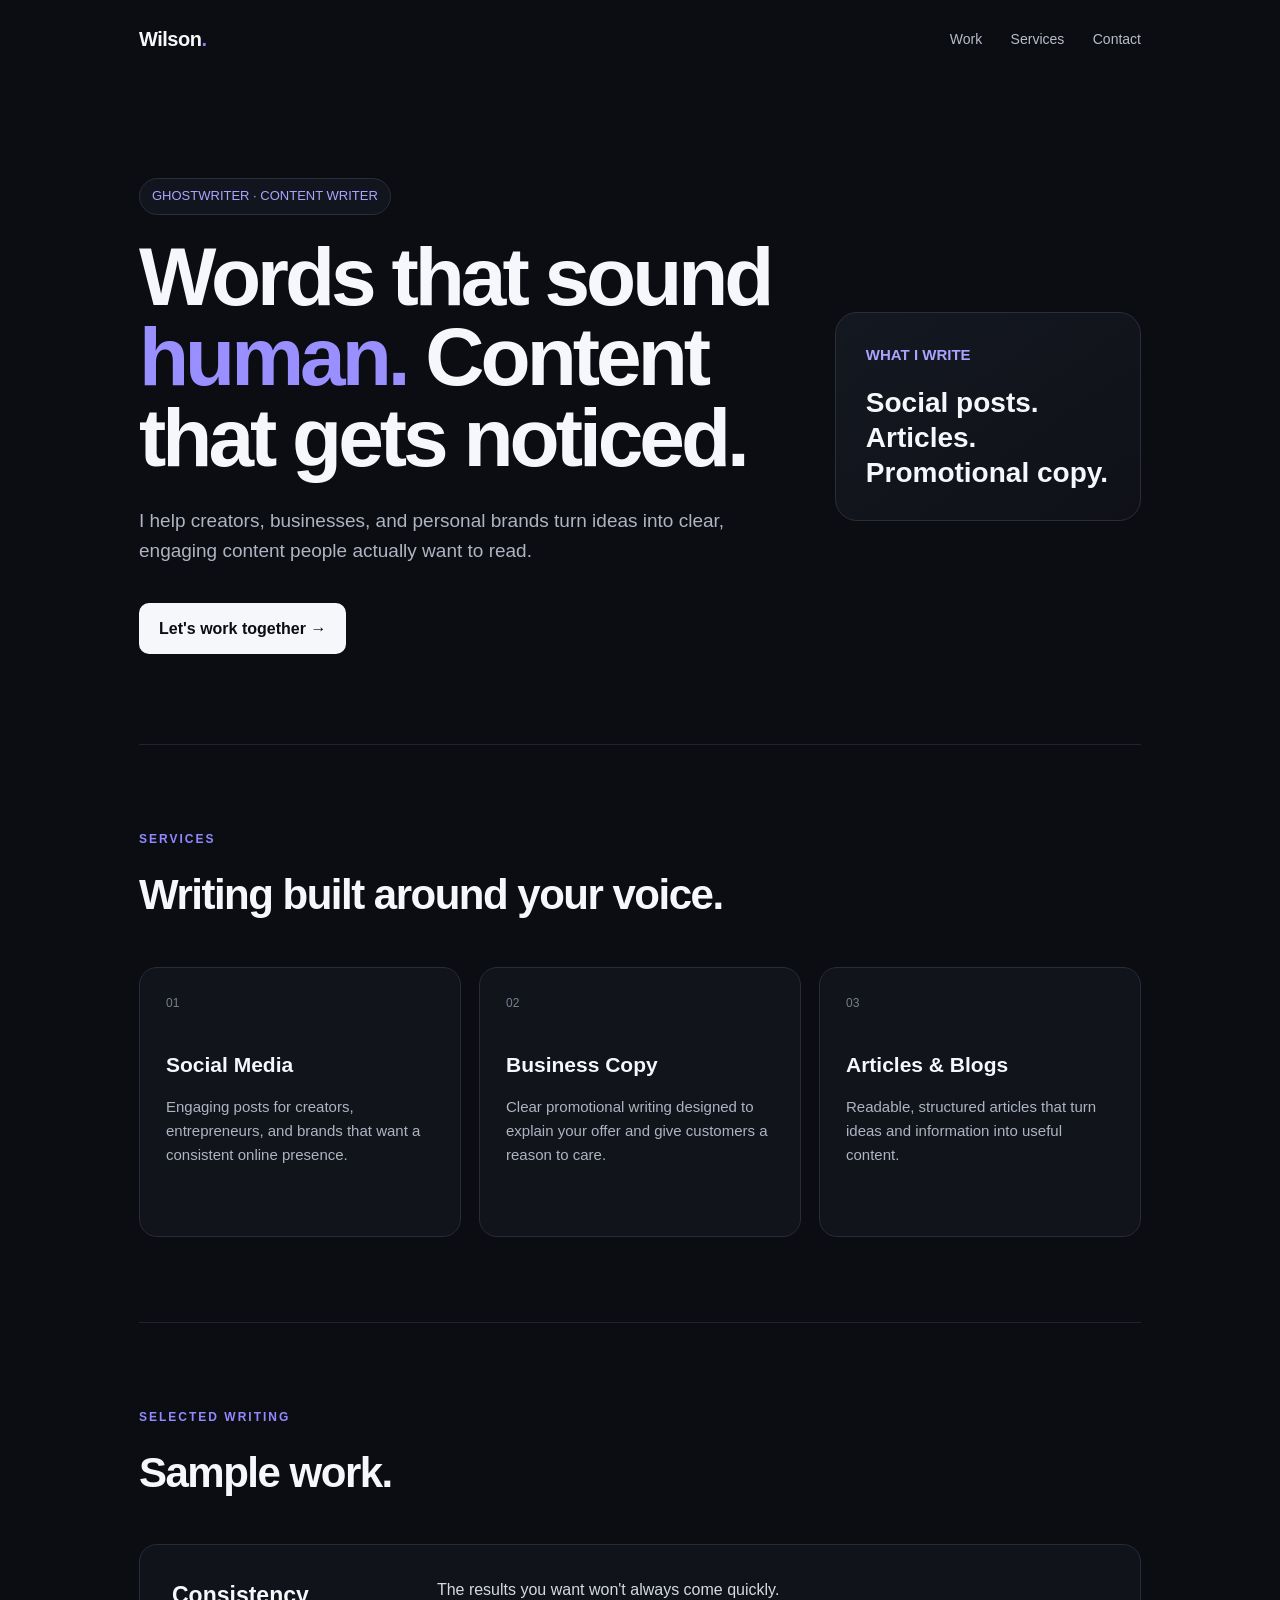
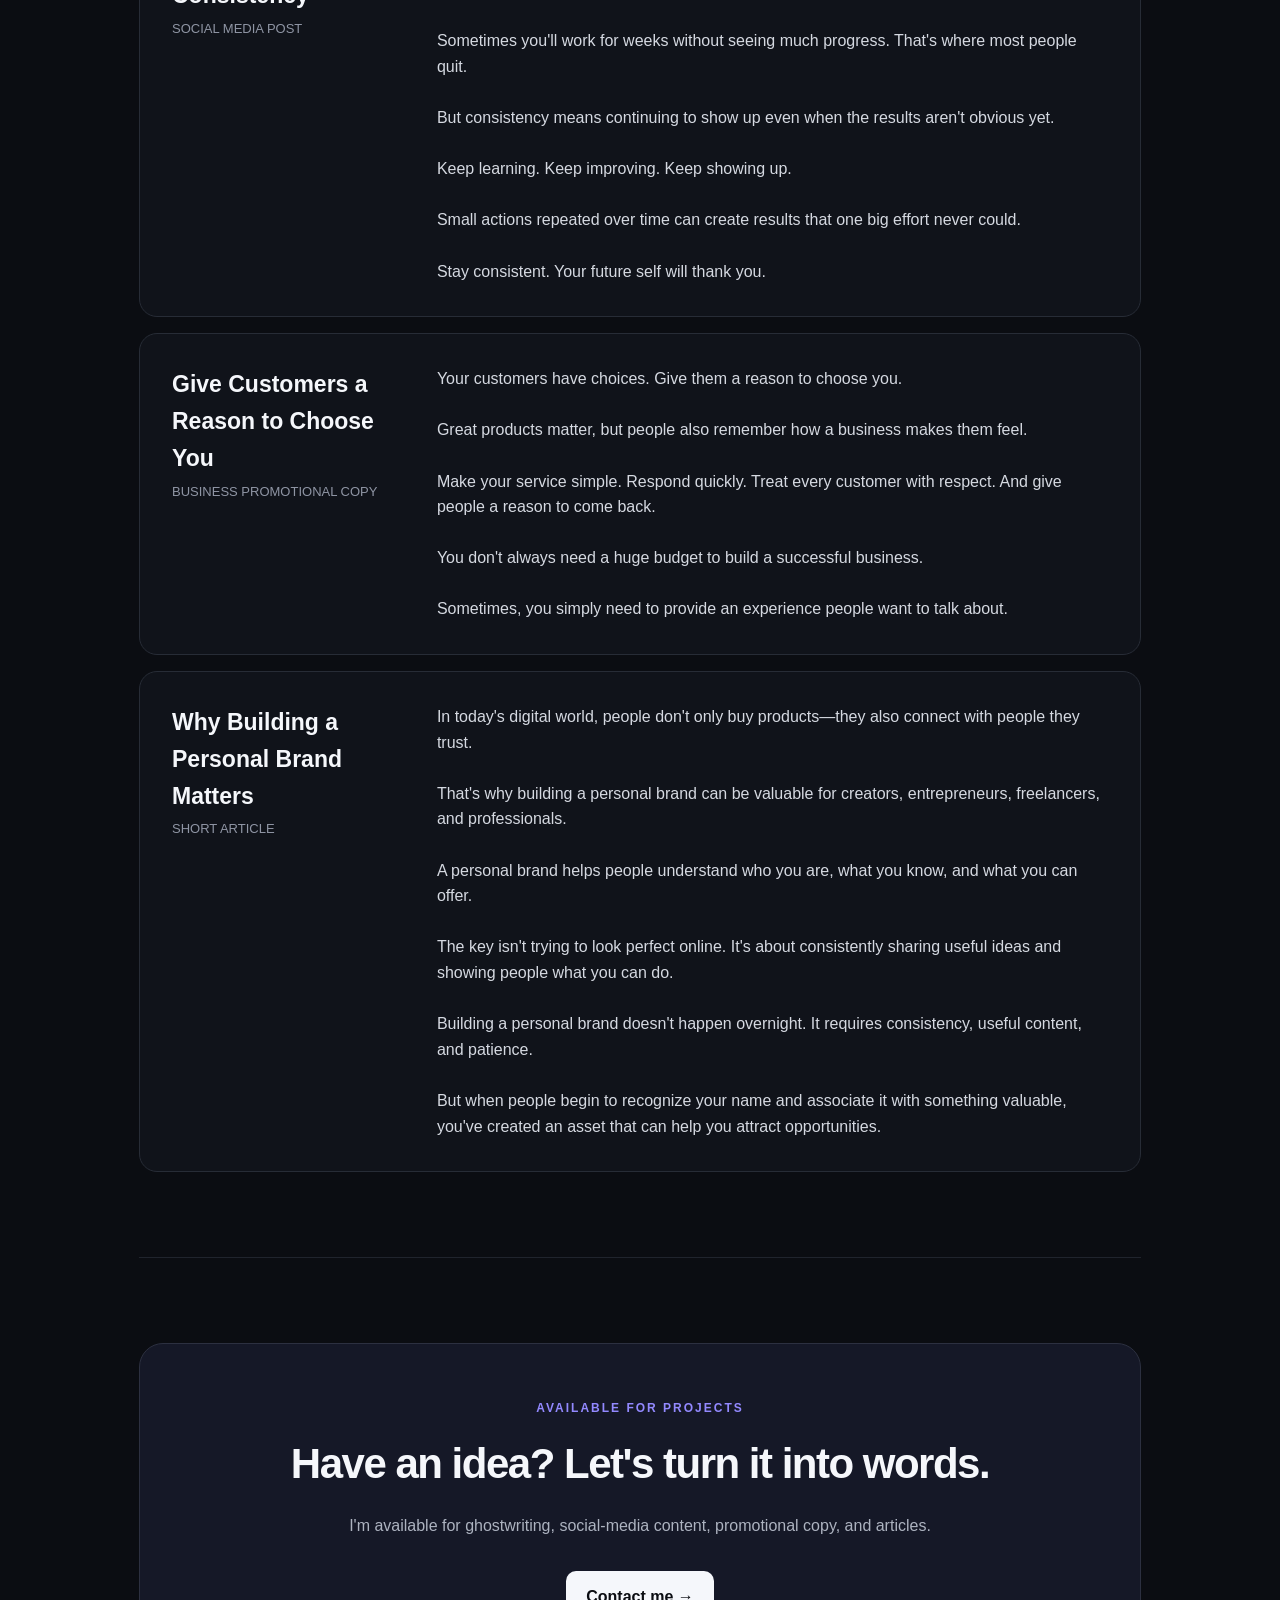
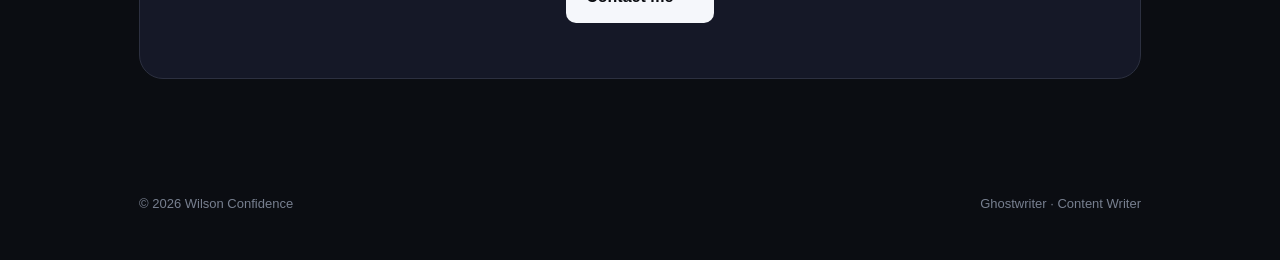
==== index.html @ 344639d1 "Rename wilson_confidence_ghostwriting_portfolio-2.html to index.html" ====
<!DOCTYPE html>
<html lang="en">
<head>
<meta charset="UTF-8">
<meta name="viewport" content="width=device-width, initial-scale=1.0">
<title>Wilson Confidence — Ghostwriter</title>
<meta name="description" content="Wilson Confidence — Ghostwriter and content writer creating social media content, promotional copy, and articles.">
<style>
  *{box-sizing:border-box;margin:0;padding:0}
  body{font-family:Inter,Arial,sans-serif;background:#0b0d12;color:#f5f7fb;line-height:1.6}
  a{text-decoration:none;color:inherit}
  .wrap{max-width:1050px;margin:auto;padding:0 24px}
  nav{height:78px;display:flex;align-items:center;justify-content:space-between}
  .brand{font-weight:800;font-size:20px;letter-spacing:-.5px}
  .brand span{color:#8b7cff}
  nav a{color:#b8bdc9;font-size:14px;margin-left:24px}
  .hero{padding:100px 0 90px;display:grid;grid-template-columns:1.35fr .65fr;gap:60px;align-items:center}
  .tag{display:inline-block;padding:7px 12px;border:1px solid #292e3a;border-radius:999px;color:#aaa4ff;font-size:13px;margin-bottom:22px;background:#12151d}
  h1{font-size:clamp(48px,7vw,82px);line-height:.98;letter-spacing:-4px;max-width:760px}
  h1 span{color:#9a8fff}
  .lead{color:#aeb4c1;font-size:19px;max-width:650px;margin:28px 0}
  .btn{display:inline-block;background:#f5f7fb;color:#0b0d12;padding:13px 20px;border-radius:10px;font-weight:700;margin-top:8px}
  .side{border:1px solid #292e3a;background:linear-gradient(145deg,#141821,#0f1117);padding:30px;border-radius:22px}
  .side h3{font-size:15px;color:#a9a3ff;margin-bottom:18px}
  .side p{font-size:28px;font-weight:750;line-height:1.25}
  section{padding:85px 0;border-top:1px solid #20242d}
  .eyebrow{color:#9389ff;text-transform:uppercase;letter-spacing:2px;font-size:12px;font-weight:800;margin-bottom:12px}
  h2{font-size:42px;letter-spacing:-1.5px;margin-bottom:38px}
  .grid{display:grid;grid-template-columns:repeat(3,1fr);gap:18px}
  .card{background:#11141b;border:1px solid #272c36;border-radius:18px;padding:26px;min-height:270px}
  .num{font-size:12px;color:#777f8f;margin-bottom:35px}
  .card h3{font-size:21px;margin-bottom:14px}
  .card p{color:#aeb4c1;font-size:15px}
  .sample{margin-top:16px;background:#10131a;border:1px solid #272c36;border-radius:18px;padding:32px;display:grid;grid-template-columns:.35fr 1fr;gap:30px}
  .sample h3{font-size:23px}
  .sample .label{color:#8f95a4;font-size:13px;margin-top:5px}
  .copy{color:#d5d9e1;font-size:16px;white-space:pre-line}
  .cta{background:#151827;border:1px solid #2c3040;border-radius:24px;padding:55px;text-align:center}
  .cta h2{margin-bottom:15px}
  .cta p{color:#adb3c0;max-width:600px;margin:0 auto 25px}
  footer{padding:30px 0 45px;color:#777f8f;font-size:13px;display:flex;justify-content:space-between}
  @media(max-width:760px){
    .hero{grid-template-columns:1fr;padding:70px 0}
    .grid{grid-template-columns:1fr}
    .sample{grid-template-columns:1fr}
    h1{letter-spacing:-2.5px}
    h2{font-size:34px}
    nav a{display:none}
    footer{display:block}
  }
</style>
</head>
<body>
<div class="wrap">
<nav>
  <div class="brand">Wilson<span>.</span></div>
  <div>
    <a href="#work">Work</a>
    <a href="#services">Services</a>
    <a href="#contact">Contact</a>
  </div>
</nav>

<header class="hero">
  <div>
    <div class="tag">GHOSTWRITER · CONTENT WRITER</div>
    <h1>Words that sound <span>human.</span> Content that gets noticed.</h1>
    <p class="lead">I help creators, businesses, and personal brands turn ideas into clear, engaging content people actually want to read.</p>
    <a class="btn" href="#contact">Let's work together →</a>
  </div>
  <div class="side">
    <h3>WHAT I WRITE</h3>
    <p>Social posts.<br>Articles.<br>Promotional copy.</p>
  </div>
</header>

<section id="services">
  <div class="eyebrow">Services</div>
  <h2>Writing built around your voice.</h2>
  <div class="grid">
    <div class="card"><div class="num">01</div><h3>Social Media</h3><p>Engaging posts for creators, entrepreneurs, and brands that want a consistent online presence.</p></div>
    <div class="card"><div class="num">02</div><h3>Business Copy</h3><p>Clear promotional writing designed to explain your offer and give customers a reason to care.</p></div>
    <div class="card"><div class="num">03</div><h3>Articles & Blogs</h3><p>Readable, structured articles that turn ideas and information into useful content.</p></div>
  </div>
</section>

<section id="work">
  <div class="eyebrow">Selected Writing</div>
  <h2>Sample work.</h2>

  <div class="sample">
    <div><h3>Consistency</h3><div class="label">SOCIAL MEDIA POST</div></div>
    <div class="copy">The results you want won't always come quickly.

Sometimes you'll work for weeks without seeing much progress. That's where most people quit.

But consistency means continuing to show up even when the results aren't obvious yet.

Keep learning. Keep improving. Keep showing up.

Small actions repeated over time can create results that one big effort never could.

Stay consistent. Your future self will thank you.</div>
  </div>

  <div class="sample">
    <div><h3>Give Customers a Reason to Choose You</h3><div class="label">BUSINESS PROMOTIONAL COPY</div></div>
    <div class="copy">Your customers have choices. Give them a reason to choose you.

Great products matter, but people also remember how a business makes them feel.

Make your service simple. Respond quickly. Treat every customer with respect. And give people a reason to come back.

You don't always need a huge budget to build a successful business.

Sometimes, you simply need to provide an experience people want to talk about.</div>
  </div>

  <div class="sample">
    <div><h3>Why Building a Personal Brand Matters</h3><div class="label">SHORT ARTICLE</div></div>
    <div class="copy">In today's digital world, people don't only buy products—they also connect with people they trust.

That's why building a personal brand can be valuable for creators, entrepreneurs, freelancers, and professionals.

A personal brand helps people understand who you are, what you know, and what you can offer.

The key isn't trying to look perfect online. It's about consistently sharing useful ideas and showing people what you can do.

Building a personal brand doesn't happen overnight. It requires consistency, useful content, and patience.

But when people begin to recognize your name and associate it with something valuable, you've created an asset that can help you attract opportunities.</div>
  </div>
</section>

<section id="contact">
  <div class="cta">
    <div class="eyebrow">Available for projects</div>
    <h2>Have an idea? Let's turn it into words.</h2>
    <p>I'm available for ghostwriting, social-media content, promotional copy, and articles.</p>
    <a class="btn" href="mailto:YOUR-EMAIL@example.com">Contact me →</a>
  </div>
</section>

<footer>
  <div>© 2026 Wilson Confidence</div>
  <div>Ghostwriter · Content Writer</div>
</footer>
</div>
</body>
</html>
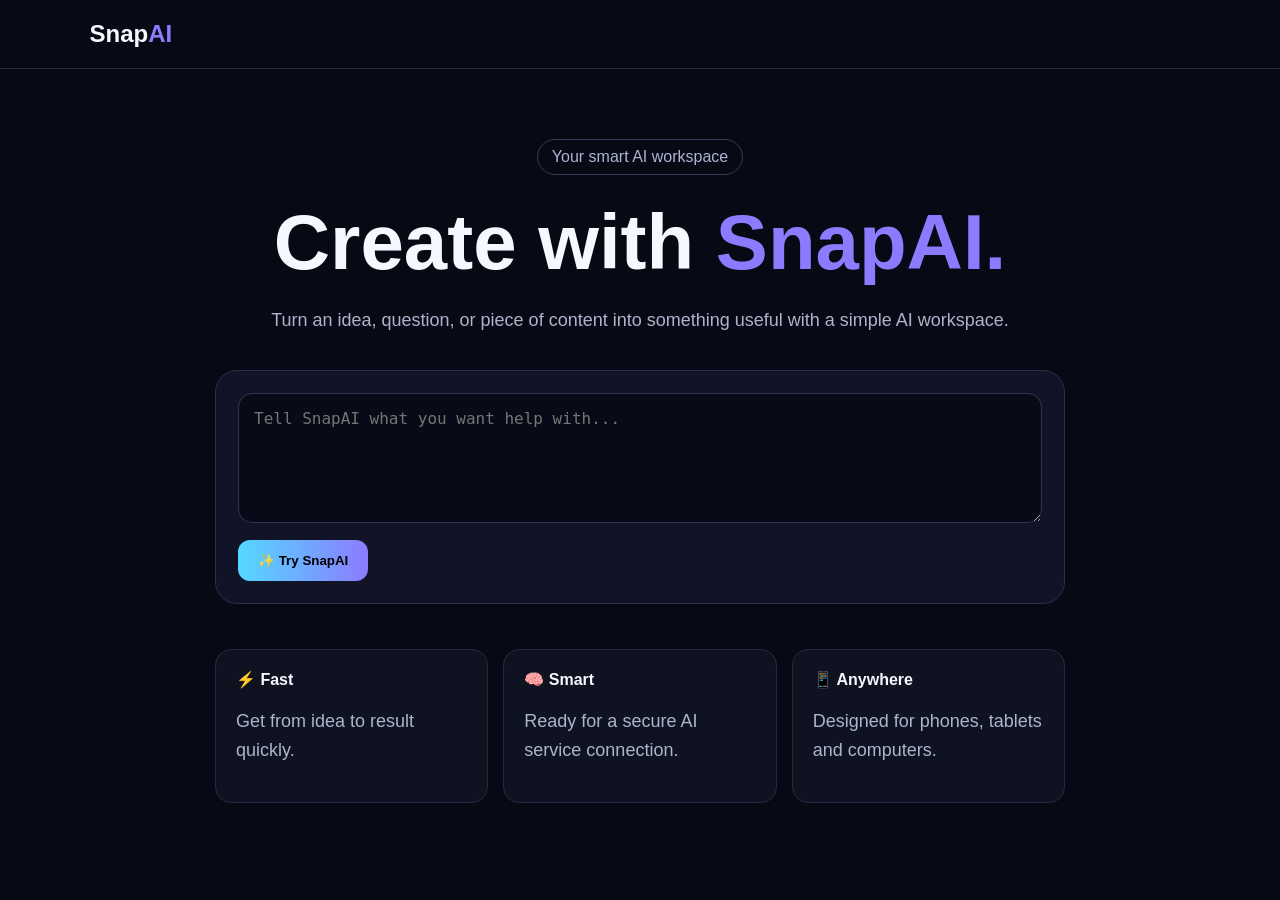
==== commit 4ca83f4a: "Add files via upload" ====
--- a/index.html
+++ b/index.html
@@ -1,150 +1,11 @@
-<!DOCTYPE html>
-<html lang="en">
-<head>
-<meta charset="UTF-8">
-<meta name="viewport" content="width=device-width, initial-scale=1.0">
-<title>Wilson Confidence — Ghostwriter</title>
-<meta name="description" content="Wilson Confidence — Ghostwriter and content writer creating social media content, promotional copy, and articles.">
+<!doctype html>
+<html><head><meta name="viewport" content="width=device-width,initial-scale=1"><title>SnapAI</title>
 <style>
-  *{box-sizing:border-box;margin:0;padding:0}
-  body{font-family:Inter,Arial,sans-serif;background:#0b0d12;color:#f5f7fb;line-height:1.6}
-  a{text-decoration:none;color:inherit}
-  .wrap{max-width:1050px;margin:auto;padding:0 24px}
-  nav{height:78px;display:flex;align-items:center;justify-content:space-between}
-  .brand{font-weight:800;font-size:20px;letter-spacing:-.5px}
-  .brand span{color:#8b7cff}
-  nav a{color:#b8bdc9;font-size:14px;margin-left:24px}
-  .hero{padding:100px 0 90px;display:grid;grid-template-columns:1.35fr .65fr;gap:60px;align-items:center}
-  .tag{display:inline-block;padding:7px 12px;border:1px solid #292e3a;border-radius:999px;color:#aaa4ff;font-size:13px;margin-bottom:22px;background:#12151d}
-  h1{font-size:clamp(48px,7vw,82px);line-height:.98;letter-spacing:-4px;max-width:760px}
-  h1 span{color:#9a8fff}
-  .lead{color:#aeb4c1;font-size:19px;max-width:650px;margin:28px 0}
-  .btn{display:inline-block;background:#f5f7fb;color:#0b0d12;padding:13px 20px;border-radius:10px;font-weight:700;margin-top:8px}
-  .side{border:1px solid #292e3a;background:linear-gradient(145deg,#141821,#0f1117);padding:30px;border-radius:22px}
-  .side h3{font-size:15px;color:#a9a3ff;margin-bottom:18px}
-  .side p{font-size:28px;font-weight:750;line-height:1.25}
-  section{padding:85px 0;border-top:1px solid #20242d}
-  .eyebrow{color:#9389ff;text-transform:uppercase;letter-spacing:2px;font-size:12px;font-weight:800;margin-bottom:12px}
-  h2{font-size:42px;letter-spacing:-1.5px;margin-bottom:38px}
-  .grid{display:grid;grid-template-columns:repeat(3,1fr);gap:18px}
-  .card{background:#11141b;border:1px solid #272c36;border-radius:18px;padding:26px;min-height:270px}
-  .num{font-size:12px;color:#777f8f;margin-bottom:35px}
-  .card h3{font-size:21px;margin-bottom:14px}
-  .card p{color:#aeb4c1;font-size:15px}
-  .sample{margin-top:16px;background:#10131a;border:1px solid #272c36;border-radius:18px;padding:32px;display:grid;grid-template-columns:.35fr 1fr;gap:30px}
-  .sample h3{font-size:23px}
-  .sample .label{color:#8f95a4;font-size:13px;margin-top:5px}
-  .copy{color:#d5d9e1;font-size:16px;white-space:pre-line}
-  .cta{background:#151827;border:1px solid #2c3040;border-radius:24px;padding:55px;text-align:center}
-  .cta h2{margin-bottom:15px}
-  .cta p{color:#adb3c0;max-width:600px;margin:0 auto 25px}
-  footer{padding:30px 0 45px;color:#777f8f;font-size:13px;display:flex;justify-content:space-between}
-  @media(max-width:760px){
-    .hero{grid-template-columns:1fr;padding:70px 0}
-    .grid{grid-template-columns:1fr}
-    .sample{grid-template-columns:1fr}
-    h1{letter-spacing:-2.5px}
-    h2{font-size:34px}
-    nav a{display:none}
-    footer{display:block}
-  }
-</style>
-</head>
-<body>
-<div class="wrap">
-<nav>
-  <div class="brand">Wilson<span>.</span></div>
-  <div>
-    <a href="#work">Work</a>
-    <a href="#services">Services</a>
-    <a href="#contact">Contact</a>
-  </div>
-</nav>
-
-<header class="hero">
-  <div>
-    <div class="tag">GHOSTWRITER · CONTENT WRITER</div>
-    <h1>Words that sound <span>human.</span> Content that gets noticed.</h1>
-    <p class="lead">I help creators, businesses, and personal brands turn ideas into clear, engaging content people actually want to read.</p>
-    <a class="btn" href="#contact">Let's work together →</a>
-  </div>
-  <div class="side">
-    <h3>WHAT I WRITE</h3>
-    <p>Social posts.<br>Articles.<br>Promotional copy.</p>
-  </div>
-</header>
-
-<section id="services">
-  <div class="eyebrow">Services</div>
-  <h2>Writing built around your voice.</h2>
-  <div class="grid">
-    <div class="card"><div class="num">01</div><h3>Social Media</h3><p>Engaging posts for creators, entrepreneurs, and brands that want a consistent online presence.</p></div>
-    <div class="card"><div class="num">02</div><h3>Business Copy</h3><p>Clear promotional writing designed to explain your offer and give customers a reason to care.</p></div>
-    <div class="card"><div class="num">03</div><h3>Articles & Blogs</h3><p>Readable, structured articles that turn ideas and information into useful content.</p></div>
-  </div>
-</section>
-
-<section id="work">
-  <div class="eyebrow">Selected Writing</div>
-  <h2>Sample work.</h2>
-
-  <div class="sample">
-    <div><h3>Consistency</h3><div class="label">SOCIAL MEDIA POST</div></div>
-    <div class="copy">The results you want won't always come quickly.
-
-Sometimes you'll work for weeks without seeing much progress. That's where most people quit.
-
-But consistency means continuing to show up even when the results aren't obvious yet.
-
-Keep learning. Keep improving. Keep showing up.
-
-Small actions repeated over time can create results that one big effort never could.
-
-Stay consistent. Your future self will thank you.</div>
-  </div>
-
-  <div class="sample">
-    <div><h3>Give Customers a Reason to Choose You</h3><div class="label">BUSINESS PROMOTIONAL COPY</div></div>
-    <div class="copy">Your customers have choices. Give them a reason to choose you.
-
-Great products matter, but people also remember how a business makes them feel.
-
-Make your service simple. Respond quickly. Treat every customer with respect. And give people a reason to come back.
-
-You don't always need a huge budget to build a successful business.
-
-Sometimes, you simply need to provide an experience people want to talk about.</div>
-  </div>
-
-  <div class="sample">
-    <div><h3>Why Building a Personal Brand Matters</h3><div class="label">SHORT ARTICLE</div></div>
-    <div class="copy">In today's digital world, people don't only buy products—they also connect with people they trust.
-
-That's why building a personal brand can be valuable for creators, entrepreneurs, freelancers, and professionals.
-
-A personal brand helps people understand who you are, what you know, and what you can offer.
-
-The key isn't trying to look perfect online. It's about consistently sharing useful ideas and showing people what you can do.
-
-Building a personal brand doesn't happen overnight. It requires consistency, useful content, and patience.
-
-But when people begin to recognize your name and associate it with something valuable, you've created an asset that can help you attract opportunities.</div>
-  </div>
-</section>
-
-<section id="contact">
-  <div class="cta">
-    <div class="eyebrow">Available for projects</div>
-    <h2>Have an idea? Let's turn it into words.</h2>
-    <p>I'm available for ghostwriting, social-media content, promotional copy, and articles.</p>
-    <a class="btn" href="mailto:YOUR-EMAIL@example.com">Contact me →</a>
-  </div>
-</section>
-
-<footer>
-  <div>© 2026 Wilson Confidence</div>
-  <div>Ghostwriter · Content Writer</div>
-</footer>
-</div>
-</body>
-</html>
+body{margin:0;background:#070914;color:#f7f8ff;font-family:Arial,sans-serif}header{padding:20px 7%;border-bottom:1px solid #242943;font-size:24px;font-weight:bold}header span,h1 span{color:#8b7cff}main{max-width:850px;margin:auto;padding:70px 22px;text-align:center}.tag{display:inline-block;padding:8px 14px;border:1px solid #353a5b;border-radius:30px;color:#aeb5d3}h1{font-size:clamp(45px,9vw,78px);margin:22px 0 12px}p{color:#aeb4cc;font-size:18px;line-height:1.6}.card{margin:35px auto;padding:22px;background:#101426;border:1px solid #292f4b;border-radius:22px;text-align:left}textarea{width:100%;height:130px;background:#080b17;color:white;border:1px solid #303652;border-radius:14px;padding:15px;font-size:16px;box-sizing:border-box}button{margin-top:13px;padding:13px 20px;border:0;border-radius:12px;font-weight:bold;background:linear-gradient(90deg,#55d8ff,#8b7cff);cursor:pointer}#out{display:none;margin-top:16px;padding:15px;background:#080b17;border-radius:12px;color:#cdd3e8}.features{display:grid;grid-template-columns:repeat(3,1fr);gap:15px;margin-top:45px}.feature{padding:20px;background:#0e1221;border:1px solid #242a43;border-radius:16px;text-align:left}@media(max-width:650px){.features{grid-template-columns:1fr}}
+</style></head>
+<body><header>Snap<span>AI</span></header>
+<main><div class="tag">Your smart AI workspace</div><h1>Create with <span>SnapAI.</span></h1>
+<p>Turn an idea, question, or piece of content into something useful with a simple AI workspace.</p>
+<div class="card"><textarea id="p" placeholder="Tell SnapAI what you want help with..."></textarea><button onclick="go()">✨ Try SnapAI</button><div id="out"></div></div>
+<div class="features"><div class="feature"><b>⚡ Fast</b><p>Get from idea to result quickly.</p></div><div class="feature"><b>🧠 Smart</b><p>Ready for a secure AI service connection.</p></div><div class="feature"><b>📱 Anywhere</b><p>Designed for phones, tablets and computers.</p></div></div></main>
+<script>function go(){let p=document.getElementById('p').value.trim(),o=document.getElementById('out');o.style.display='block';o.textContent=p?'Demo response: SnapAI received your request. A real AI response will appear here after the secure AI API is connected.':'Type something first.'}</script></body></html>
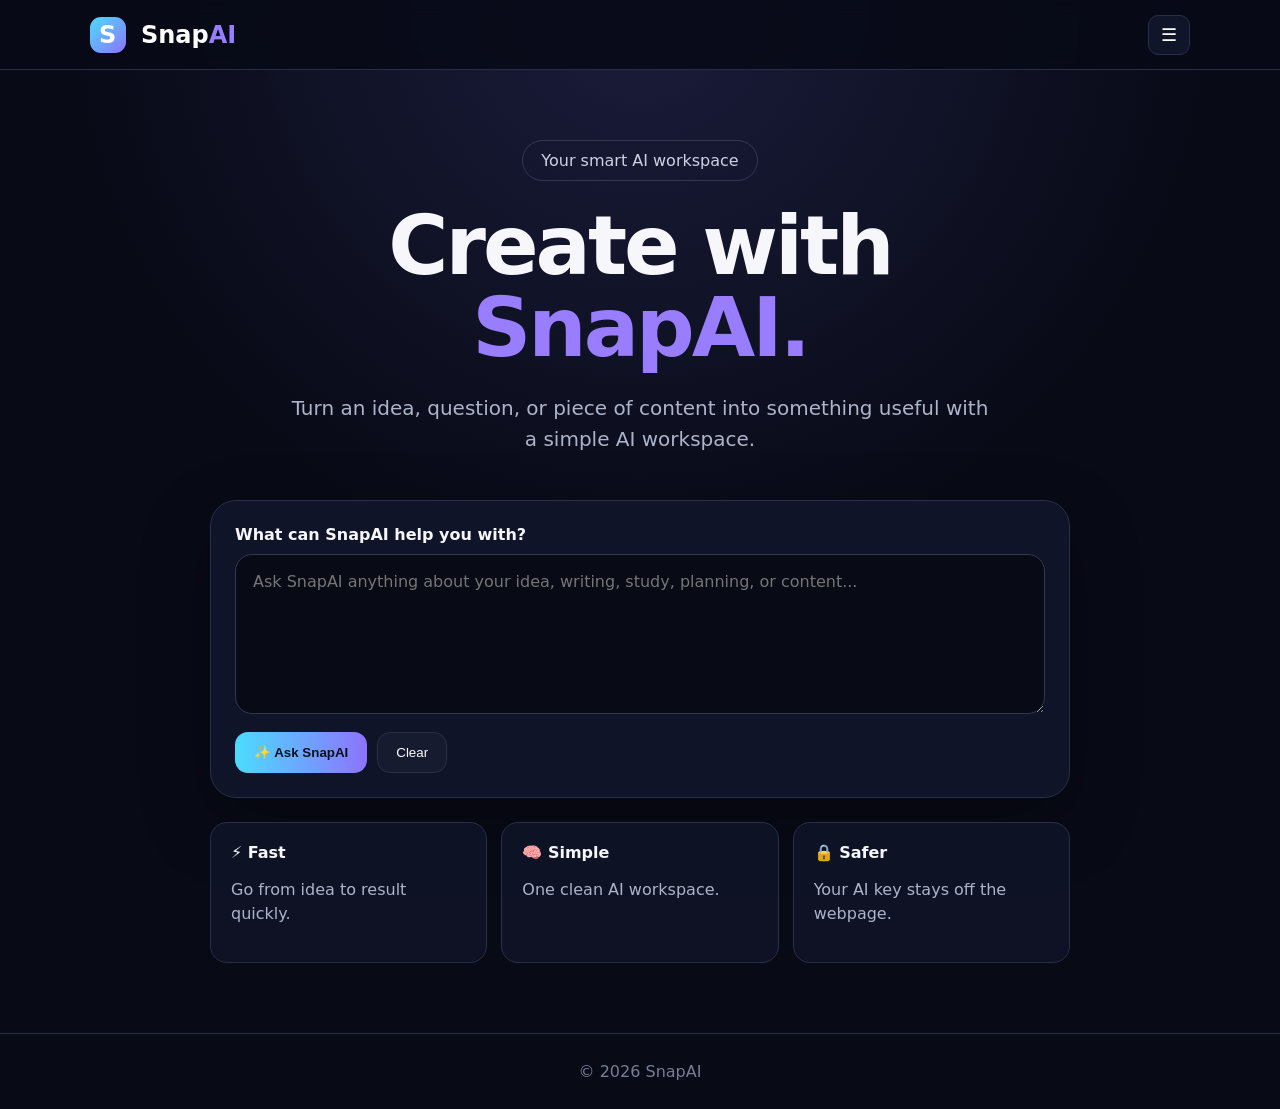
==== commit 281e4b27: "Add files via upload" ====
--- a/index.html
+++ b/index.html
@@ -1,11 +1,5 @@
-<!doctype html>
-<html><head><meta name="viewport" content="width=device-width,initial-scale=1"><title>SnapAI</title>
-<style>
-body{margin:0;background:#070914;color:#f7f8ff;font-family:Arial,sans-serif}header{padding:20px 7%;border-bottom:1px solid #242943;font-size:24px;font-weight:bold}header span,h1 span{color:#8b7cff}main{max-width:850px;margin:auto;padding:70px 22px;text-align:center}.tag{display:inline-block;padding:8px 14px;border:1px solid #353a5b;border-radius:30px;color:#aeb5d3}h1{font-size:clamp(45px,9vw,78px);margin:22px 0 12px}p{color:#aeb4cc;font-size:18px;line-height:1.6}.card{margin:35px auto;padding:22px;background:#101426;border:1px solid #292f4b;border-radius:22px;text-align:left}textarea{width:100%;height:130px;background:#080b17;color:white;border:1px solid #303652;border-radius:14px;padding:15px;font-size:16px;box-sizing:border-box}button{margin-top:13px;padding:13px 20px;border:0;border-radius:12px;font-weight:bold;background:linear-gradient(90deg,#55d8ff,#8b7cff);cursor:pointer}#out{display:none;margin-top:16px;padding:15px;background:#080b17;border-radius:12px;color:#cdd3e8}.features{display:grid;grid-template-columns:repeat(3,1fr);gap:15px;margin-top:45px}.feature{padding:20px;background:#0e1221;border:1px solid #242a43;border-radius:16px;text-align:left}@media(max-width:650px){.features{grid-template-columns:1fr}}
-</style></head>
-<body><header>Snap<span>AI</span></header>
-<main><div class="tag">Your smart AI workspace</div><h1>Create with <span>SnapAI.</span></h1>
-<p>Turn an idea, question, or piece of content into something useful with a simple AI workspace.</p>
-<div class="card"><textarea id="p" placeholder="Tell SnapAI what you want help with..."></textarea><button onclick="go()">✨ Try SnapAI</button><div id="out"></div></div>
-<div class="features"><div class="feature"><b>⚡ Fast</b><p>Get from idea to result quickly.</p></div><div class="feature"><b>🧠 Smart</b><p>Ready for a secure AI service connection.</p></div><div class="feature"><b>📱 Anywhere</b><p>Designed for phones, tablets and computers.</p></div></div></main>
-<script>function go(){let p=document.getElementById('p').value.trim(),o=document.getElementById('out');o.style.display='block';o.textContent=p?'Demo response: SnapAI received your request. A real AI response will appear here after the secure AI API is connected.':'Type something first.'}</script></body></html>+<!doctype html><html lang="en"><head><meta charset="utf-8"><meta name="viewport" content="width=device-width,initial-scale=1"><meta name="theme-color" content="#080a16"><title>SnapAI — Your smart AI workspace</title><link rel="stylesheet" href="style.css"></head><body>
+<header><a class="brand" href="#"><b>S</b> Snap<span>AI</span></a><button>☰</button></header>
+<main><div class="pill">Your smart AI workspace</div><h1>Create with <span>SnapAI.</span></h1><p class="sub">Turn an idea, question, or piece of content into something useful with a simple AI workspace.</p>
+<section class="box"><label for="prompt">What can SnapAI help you with?</label><textarea id="prompt" placeholder="Ask SnapAI anything about your idea, writing, study, planning, or content..."></textarea><div><button id="ask">✨ Ask SnapAI</button><button id="clear" class="secondary">Clear</button></div><p id="status" class="status" hidden></p><article id="out" hidden><strong>SnapAI</strong><button id="copy" class="secondary small">Copy</button><pre id="answer"></pre></article></section>
+<section class="features"><div><b>⚡ Fast</b><p>Go from idea to result quickly.</p></div><div><b>🧠 Simple</b><p>One clean AI workspace.</p></div><div><b>🔒 Safer</b><p>Your AI key stays off the webpage.</p></div></section></main><footer>© 2026 SnapAI</footer><script src="app.js"></script></body></html>
--- a/style.css
+++ b/style.css
@@ -0,0 +1 @@
+:root{--bg:#080a16;--panel:#11152a;--line:#292e49;--text:#f7f7fb;--muted:#adb3ca;--a:#8d73ff;--b:#4bdcff}*{box-sizing:border-box}body{margin:0;background:radial-gradient(circle at 50% 0,#1b1d3c,#080a16 45%);color:var(--text);font-family:system-ui,-apple-system,Segoe UI,sans-serif}header{height:70px;border-bottom:1px solid var(--line);display:flex;align-items:center;justify-content:space-between;padding:0 7%;position:sticky;top:0;background:#080a16dd;backdrop-filter:blur(8px)}.brand{color:white;text-decoration:none;font-size:24px;font-weight:800}.brand b{display:inline-grid;place-items:center;width:36px;height:36px;border-radius:11px;background:linear-gradient(135deg,var(--b),var(--a));margin-right:7px}.brand span,h1 span{color:#987dff}header button{background:var(--panel);color:white;border:1px solid var(--line);border-radius:10px;padding:8px 12px;font-size:18px}main{max-width:900px;margin:auto;padding:70px 20px}.pill{display:table;margin:auto;border:1px solid #333852;border-radius:999px;padding:10px 18px;color:#cdd1e2}h1{text-align:center;font-size:clamp(48px,9vw,82px);line-height:1;margin:24px 0;letter-spacing:-3px}.sub{text-align:center;color:var(--muted);font-size:20px;line-height:1.55;max-width:700px;margin:0 auto 45px}.box{background:#11152af5;border:1px solid var(--line);border-radius:26px;padding:24px;box-shadow:0 25px 70px #0005}label{display:block;font-weight:700;margin-bottom:10px}textarea{width:100%;min-height:160px;resize:vertical;background:#080a16;border:1px solid #333852;border-radius:17px;padding:17px;color:white;font:inherit;outline:none}textarea:focus{border-color:var(--a)}.box>div{display:flex;gap:10px;margin-top:14px;flex-wrap:wrap}button{cursor:pointer}#ask{border:0;border-radius:13px;padding:13px 19px;font-weight:800;background:linear-gradient(90deg,var(--b),var(--a));color:#07101b}.secondary{border:1px solid var(--line);border-radius:13px;padding:12px 18px;background:#171b30;color:white}.status{color:var(--muted)}article{margin-top:18px;background:#080a16;border:1px solid var(--line);border-radius:17px;padding:18px}article .small{float:right;padding:6px 10px;font-size:13px}pre{white-space:pre-wrap;font:inherit;line-height:1.7;color:#e7e9f3;margin:18px 0 0}.features{display:grid;grid-template-columns:repeat(3,1fr);gap:14px;margin-top:24px}.features div{background:#11152acc;border:1px solid var(--line);border-radius:17px;padding:20px}.features p{color:var(--muted);line-height:1.5}footer{text-align:center;border-top:1px solid var(--line);padding:28px;color:#777d96}@media(max-width:700px){main{padding-top:50px}.features{grid-template-columns:1fr}.box{padding:17px}h1{letter-spacing:-2px}}
